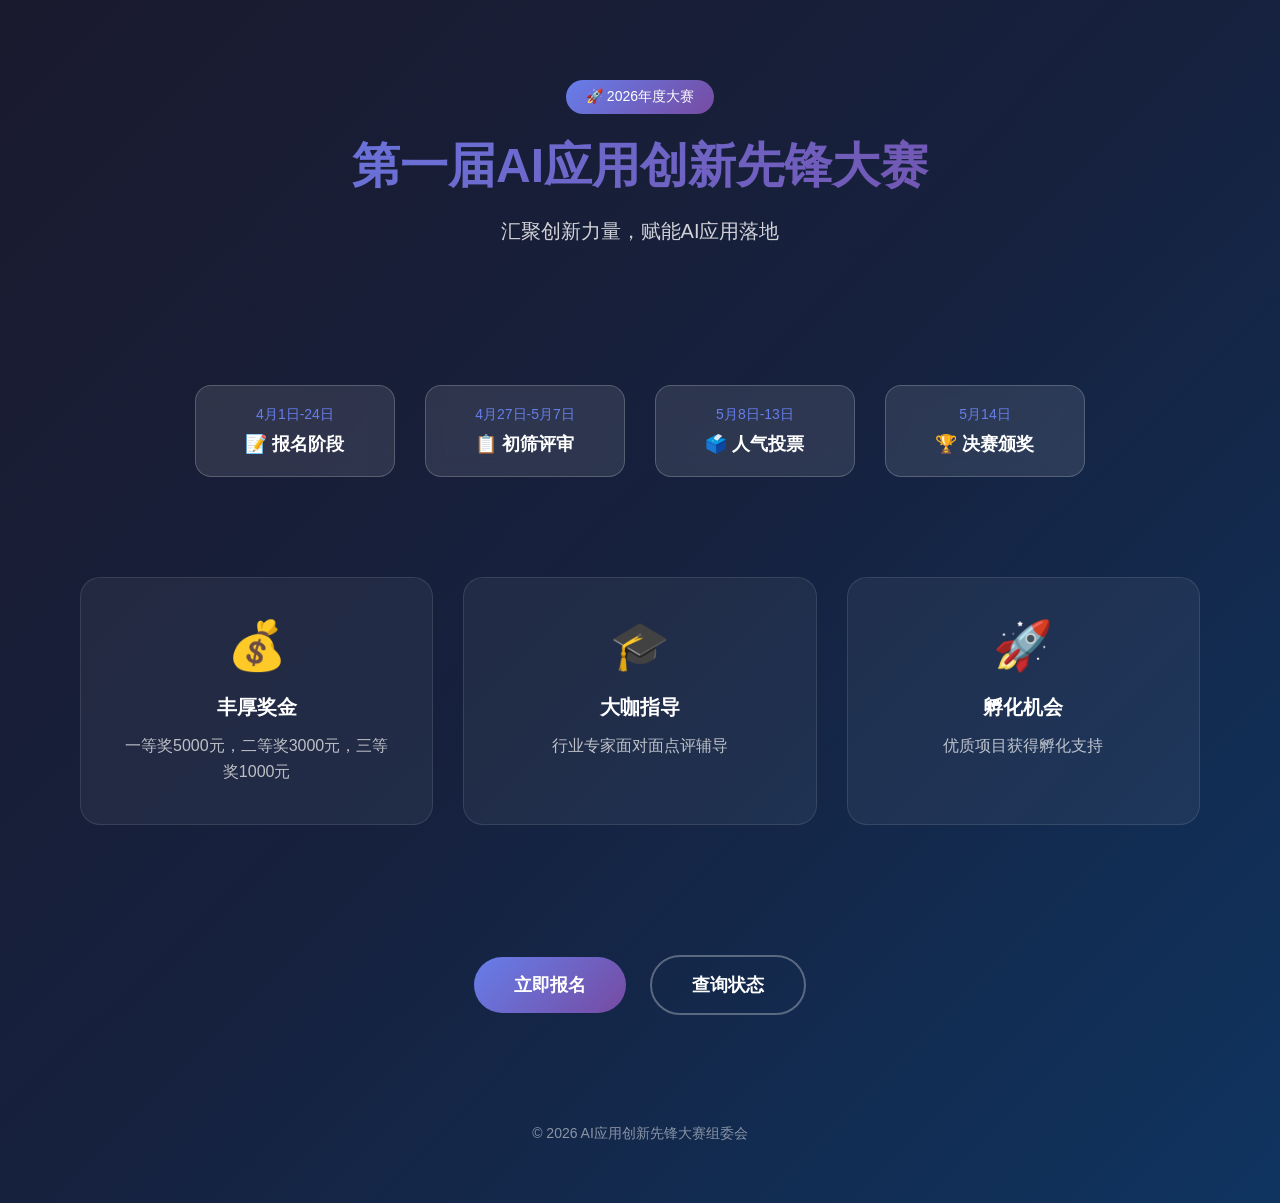
==== index.html @ e35ab9be "Add index.html" ====
<!DOCTYPE html>
<html lang="zh-CN">
<head>
    <meta charset="UTF-8">
    <meta name="viewport" content="width=device-width, initial-scale=1.0">
    <title>第一届AI应用创新先锋大赛</title>
    <style>
        * {
            margin: 0;
            padding: 0;
            box-sizing: border-box;
        }
        body {
            font-family: -apple-system, BlinkMacSystemFont, 'Segoe UI', Roboto, 'Helvetica Neue', Arial, sans-serif;
            background: linear-gradient(135deg, #1a1a2e 0%, #16213e 50%, #0f3460 100%);
            min-height: 100vh;
            color: #fff;
        }
        .container {
            max-width: 1200px;
            margin: 0 auto;
            padding: 20px;
        }
        /* Header */
        header {
            text-align: center;
            padding: 60px 20px;
        }
        .badge {
            display: inline-block;
            background: linear-gradient(135deg, #667eea 0%, #764ba2 100%);
            padding: 8px 20px;
            border-radius: 30px;
            font-size: 14px;
            margin-bottom: 20px;
        }
        h1 {
            font-size: 48px;
            font-weight: 700;
            margin-bottom: 20px;
            background: linear-gradient(135deg, #667eea 0%, #764ba2 100%);
            -webkit-background-clip: text;
            -webkit-text-fill-color: transparent;
            background-clip: text;
        }
        .subtitle {
            font-size: 20px;
            color: rgba(255,255,255,0.8);
            margin-bottom: 40px;
        }
        /* Timeline */
        .timeline {
            display: flex;
            justify-content: center;
            gap: 30px;
            flex-wrap: wrap;
            margin: 40px 0;
        }
        .timeline-item {
            background: rgba(255,255,255,0.1);
            backdrop-filter: blur(10px);
            border: 1px solid rgba(255,255,255,0.2);
            border-radius: 16px;
            padding: 20px 30px;
            text-align: center;
            min-width: 200px;
        }
        .timeline-date {
            font-size: 14px;
            color: #667eea;
            margin-bottom: 8px;
        }
        .timeline-title {
            font-size: 18px;
            font-weight: 600;
        }
        /* CTA */
        .cta-section {
            text-align: center;
            padding: 60px 20px;
        }
        .btn {
            display: inline-block;
            padding: 16px 40px;
            border-radius: 30px;
            font-size: 18px;
            font-weight: 600;
            text-decoration: none;
            margin: 10px;
            transition: transform 0.3s, box-shadow 0.3s;
        }
        .btn-primary {
            background: linear-gradient(135deg, #667eea 0%, #764ba2 100%);
            color: #fff;
        }
        .btn-secondary {
            background: transparent;
            border: 2px solid rgba(255,255,255,0.3);
            color: #fff;
        }
        .btn:hover {
            transform: translateY(-2px);
            box-shadow: 0 10px 30px rgba(102, 126, 234, 0.4);
        }
        /* Features */
        .features {
            display: grid;
            grid-template-columns: repeat(auto-fit, minmax(280px, 1fr));
            gap: 30px;
            padding: 60px 20px;
        }
        .feature-card {
            background: rgba(255,255,255,0.05);
            border: 1px solid rgba(255,255,255,0.1);
            border-radius: 20px;
            padding: 40px;
            text-align: center;
        }
        .feature-icon {
            font-size: 48px;
            margin-bottom: 20px;
        }
        .feature-title {
            font-size: 20px;
            font-weight: 600;
            margin-bottom: 12px;
        }
        .feature-desc {
            color: rgba(255,255,255,0.7);
            line-height: 1.6;
        }
        /* Footer */
        footer {
            text-align: center;
            padding: 40px;
            color: rgba(255,255,255,0.5);
            font-size: 14px;
        }
    </style>
</head>
<body>
    <div class="container">
        <header>
            <div class="badge">🚀 2026年度大赛</div>
            <h1>第一届AI应用创新先锋大赛</h1>
            <p class="subtitle">汇聚创新力量，赋能AI应用落地</p>
        </header>

        <section class="timeline">
            <div class="timeline-item">
                <div class="timeline-date">4月1日-24日</div>
                <div class="timeline-title">📝 报名阶段</div>
            </div>
            <div class="timeline-item">
                <div class="timeline-date">4月27日-5月7日</div>
                <div class="timeline-title">📋 初筛评审</div>
            </div>
            <div class="timeline-item">
                <div class="timeline-date">5月8日-13日</div>
                <div class="timeline-title">🗳️ 人气投票</div>
            </div>
            <div class="timeline-item">
                <div class="timeline-date">5月14日</div>
                <div class="timeline-title">🏆 决赛颁奖</div>
            </div>
        </section>

        <section class="features">
            <div class="feature-card">
                <div class="feature-icon">💰</div>
                <div class="feature-title">丰厚奖金</div>
                <div class="feature-desc">一等奖5000元，二等奖3000元，三等奖1000元</div>
            </div>
            <div class="feature-card">
                <div class="feature-icon">🎓</div>
                <div class="feature-title">大咖指导</div>
                <div class="feature-desc">行业专家面对面点评辅导</div>
            </div>
            <div class="feature-card">
                <div class="feature-icon">🚀</div>
                <div class="feature-title">孵化机会</div>
                <div class="feature-desc">优质项目获得孵化支持</div>
            </div>
        </section>

        <section class="cta-section">
            <a href="register.html" class="btn btn-primary">立即报名</a>
            <a href="status.html" class="btn btn-secondary">查询状态</a>
        </section>

        <footer>
            <p>© 2026 AI应用创新先锋大赛组委会</p>
        </footer>
    </div>
</body>
</html>
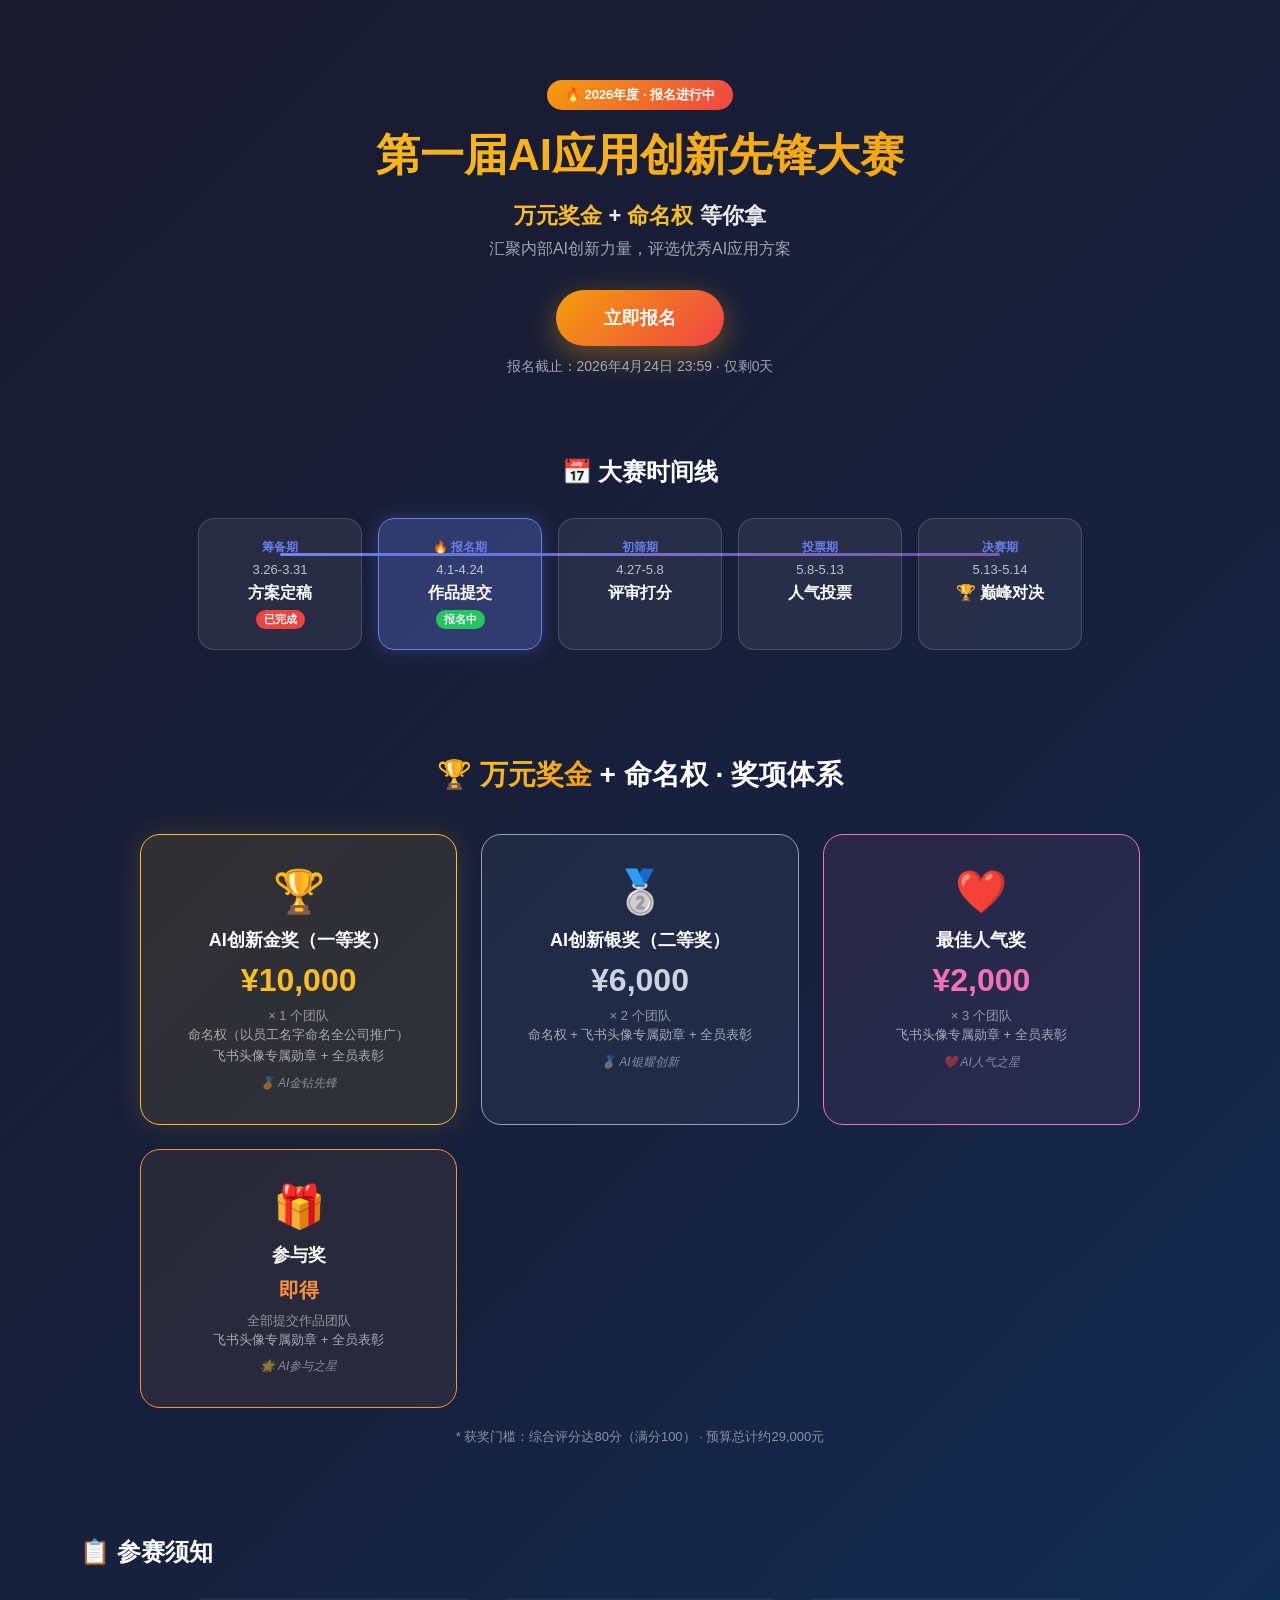
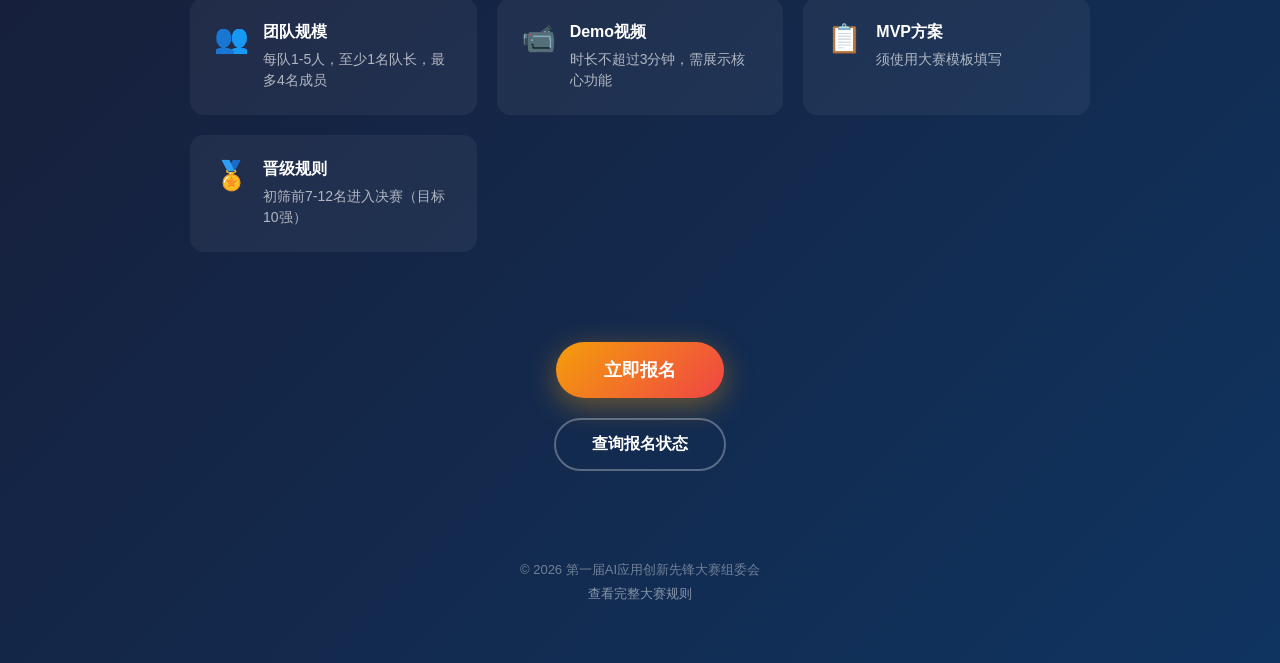
==== commit 74e19077: "feat: 更新首页奖项展示（V1.2正确金额）+ 时间轴 + 参赛须知" ====
--- a/index.html
+++ b/index.html
@@ -5,192 +5,224 @@
     <meta name="viewport" content="width=device-width, initial-scale=1.0">
     <title>第一届AI应用创新先锋大赛</title>
     <style>
-        * {
-            margin: 0;
-            padding: 0;
-            box-sizing: border-box;
-        }
+        * { margin: 0; padding: 0; box-sizing: border-box; }
         body {
             font-family: -apple-system, BlinkMacSystemFont, 'Segoe UI', Roboto, 'Helvetica Neue', Arial, sans-serif;
             background: linear-gradient(135deg, #1a1a2e 0%, #16213e 50%, #0f3460 100%);
             min-height: 100vh;
             color: #fff;
         }
-        .container {
-            max-width: 1200px;
-            margin: 0 auto;
-            padding: 20px;
-        }
+        .container { max-width: 1200px; margin: 0 auto; padding: 20px; }
+
         /* Header */
-        header {
-            text-align: center;
-            padding: 60px 20px;
-        }
-        .badge {
-            display: inline-block;
-            background: linear-gradient(135deg, #667eea 0%, #764ba2 100%);
-            padding: 8px 20px;
-            border-radius: 30px;
-            font-size: 14px;
-            margin-bottom: 20px;
-        }
-        h1 {
-            font-size: 48px;
-            font-weight: 700;
-            margin-bottom: 20px;
-            background: linear-gradient(135deg, #667eea 0%, #764ba2 100%);
-            -webkit-background-clip: text;
-            -webkit-text-fill-color: transparent;
-            background-clip: text;
-        }
-        .subtitle {
-            font-size: 20px;
-            color: rgba(255,255,255,0.8);
-            margin-bottom: 40px;
-        }
+        header { text-align: center; padding: 60px 20px 40px; }
+        .badge { display: inline-block; background: linear-gradient(135deg, #f59e0b, #ef4444); padding: 6px 18px; border-radius: 20px; font-size: 13px; font-weight: 600; margin-bottom: 16px; animation: pulse 2s infinite; }
+        @keyframes pulse { 0%,100%{opacity:1} 50%{opacity:0.7} }
+        h1 { font-size: 44px; font-weight: 800; margin-bottom: 16px; background: linear-gradient(135deg, #fbbf24, #f59e0b); -webkit-background-clip: text; -webkit-text-fill-color: transparent; background-clip: text; }
+        .slogan { font-size: 22px; color: rgba(255,255,255,0.9); margin-bottom: 8px; font-weight: 600; }
+        .slogan span { color: #fbbf24; }
+        .subtitle { font-size: 16px; color: rgba(255,255,255,0.6); margin-bottom: 30px; }
+        .cta-btn { display: inline-block; padding: 16px 48px; border-radius: 30px; font-size: 18px; font-weight: 700; text-decoration: none; background: linear-gradient(135deg, #f59e0b, #ef4444); color: #fff; box-shadow: 0 8px 30px rgba(245,158,11,0.4); transition: transform 0.3s; }
+        .cta-btn:hover { transform: translateY(-3px) scale(1.02); }
+        .countdown { font-size: 14px; color: rgba(255,255,255,0.6); margin-top: 12px; }
+
         /* Timeline */
-        .timeline {
-            display: flex;
-            justify-content: center;
-            gap: 30px;
-            flex-wrap: wrap;
-            margin: 40px 0;
-        }
-        .timeline-item {
-            background: rgba(255,255,255,0.1);
-            backdrop-filter: blur(10px);
-            border: 1px solid rgba(255,255,255,0.2);
-            border-radius: 16px;
-            padding: 20px 30px;
-            text-align: center;
-            min-width: 200px;
-        }
-        .timeline-date {
-            font-size: 14px;
-            color: #667eea;
-            margin-bottom: 8px;
-        }
-        .timeline-title {
-            font-size: 18px;
-            font-weight: 600;
-        }
+        .timeline-section { padding: 40px 20px; text-align: center; }
+        .section-title { font-size: 24px; font-weight: 700; margin-bottom: 30px; color: #fff; }
+        .timeline { display: flex; justify-content: center; gap: 0; flex-wrap: wrap; max-width: 900px; margin: 0 auto; position: relative; }
+        .timeline::before { content:''; position: absolute; top: 35px; left: 10%; right: 10%; height: 3px; background: linear-gradient(90deg, #667eea, #764ba2); border-radius: 2px; z-index: 0; }
+        .timeline-item { background: rgba(255,255,255,0.07); border: 1px solid rgba(255,255,255,0.15); border-radius: 16px; padding: 20px 24px; text-align: center; min-width: 160px; flex: 1; position: relative; z-index: 1; margin: 0 8px 16px; }
+        .timeline-item.active { background: rgba(102,126,234,0.3); border-color: #667eea; box-shadow: 0 0 20px rgba(102,126,234,0.3); }
+        .timeline-phase { font-size: 12px; color: #667eea; font-weight: 600; margin-bottom: 6px; }
+        .timeline-date { font-size: 13px; color: rgba(255,255,255,0.7); margin-bottom: 6px; }
+        .timeline-title { font-size: 16px; font-weight: 600; }
+        .timeline-tag { display: inline-block; background: #ef4444; color: #fff; font-size: 11px; padding: 2px 8px; border-radius: 10px; margin-top: 6px; font-weight: 600; }
+        .timeline-tag.active-tag { background: #22c55e; }
+
+        /* Awards */
+        .awards-section { padding: 50px 20px; }
+        .awards-title { text-align: center; font-size: 28px; font-weight: 800; margin-bottom: 40px; }
+        .awards-title span { background: linear-gradient(135deg, #fbbf24, #f59e0b); -webkit-background-clip: text; -webkit-text-fill-color: transparent; background-clip: text; }
+        .awards-grid { display: grid; grid-template-columns: repeat(auto-fit, minmax(240px, 1fr)); gap: 24px; max-width: 1000px; margin: 0 auto; }
+        .award-card { background: rgba(255,255,255,0.06); border: 1px solid rgba(255,255,255,0.12); border-radius: 20px; padding: 32px 24px; text-align: center; transition: transform 0.3s; }
+        .award-card:hover { transform: translateY(-4px); }
+        .award-card.gold { border-color: #fbbf24; background: rgba(251,191,36,0.1); box-shadow: 0 0 30px rgba(251,191,36,0.15); }
+        .award-card.silver { border-color: #94a3b8; background: rgba(148,163,184,0.08); }
+        .award-card.popularity { border-color: #f472b6; background: rgba(244,114,182,0.08); }
+        .award-card.participation { border-color: #fb923c; background: rgba(251,146,60,0.08); }
+        .award-icon { font-size: 42px; margin-bottom: 12px; }
+        .award-name { font-size: 18px; font-weight: 700; margin-bottom: 10px; }
+        .award-money { font-size: 32px; font-weight: 800; margin-bottom: 8px; }
+        .award-card.gold .award-money { color: #fbbf24; }
+        .award-card.silver .award-money { color: #cbd5e1; }
+        .award-card.popularity .award-money { color: #f472b6; }
+        .award-card.participation .award-money { color: #fb923c; font-size: 20px; }
+        .award-reward { font-size: 13px; color: rgba(255,255,255,0.6); line-height: 1.6; }
+        .award-quantity { font-size: 13px; color: rgba(255,255,255,0.5); margin-top: 6px; }
+        .award-note { font-size: 12px; color: rgba(255,255,255,0.45); margin-top: 8px; font-style: italic; }
+
+        /* Rules */
+        .rules-section { padding: 40px 20px; }
+        .rules-grid { display: grid; grid-template-columns: repeat(auto-fit, minmax(280px, 1fr)); gap: 20px; max-width: 900px; margin: 0 auto; }
+        .rule-item { background: rgba(255,255,255,0.05); border-radius: 14px; padding: 24px; display: flex; gap: 14px; align-items: flex-start; }
+        .rule-icon { font-size: 28px; flex-shrink: 0; }
+        .rule-title { font-size: 16px; font-weight: 600; margin-bottom: 6px; }
+        .rule-desc { font-size: 14px; color: rgba(255,255,255,0.65); line-height: 1.5; }
+
         /* CTA */
-        .cta-section {
-            text-align: center;
-            padding: 60px 20px;
-        }
-        .btn {
-            display: inline-block;
-            padding: 16px 40px;
-            border-radius: 30px;
-            font-size: 18px;
-            font-weight: 600;
-            text-decoration: none;
-            margin: 10px;
-            transition: transform 0.3s, box-shadow 0.3s;
-        }
-        .btn-primary {
-            background: linear-gradient(135deg, #667eea 0%, #764ba2 100%);
-            color: #fff;
-        }
-        .btn-secondary {
-            background: transparent;
-            border: 2px solid rgba(255,255,255,0.3);
-            color: #fff;
-        }
-        .btn:hover {
-            transform: translateY(-2px);
-            box-shadow: 0 10px 30px rgba(102, 126, 234, 0.4);
-        }
-        /* Features */
-        .features {
-            display: grid;
-            grid-template-columns: repeat(auto-fit, minmax(280px, 1fr));
-            gap: 30px;
-            padding: 60px 20px;
-        }
-        .feature-card {
-            background: rgba(255,255,255,0.05);
-            border: 1px solid rgba(255,255,255,0.1);
-            border-radius: 20px;
-            padding: 40px;
-            text-align: center;
-        }
-        .feature-icon {
-            font-size: 48px;
-            margin-bottom: 20px;
-        }
-        .feature-title {
-            font-size: 20px;
-            font-weight: 600;
-            margin-bottom: 12px;
-        }
-        .feature-desc {
-            color: rgba(255,255,255,0.7);
-            line-height: 1.6;
-        }
+        .cta-section { text-align: center; padding: 50px 20px; }
+        .cta-buttons { display: flex; justify-content: center; gap: 16px; flex-wrap: wrap; margin-top: 20px; }
+        .btn-secondary { display: inline-block; padding: 14px 36px; border-radius: 30px; font-size: 16px; font-weight: 600; text-decoration: none; background: transparent; border: 2px solid rgba(255,255,255,0.3); color: #fff; transition: all 0.3s; }
+        .btn-secondary:hover { border-color: #667eea; color: #667eea; }
+
         /* Footer */
-        footer {
-            text-align: center;
-            padding: 40px;
-            color: rgba(255,255,255,0.5);
-            font-size: 14px;
-        }
+        footer { text-align: center; padding: 40px 20px; color: rgba(255,255,255,0.4); font-size: 13px; }
+        footer a { color: rgba(255,255,255,0.5); text-decoration: none; }
     </style>
 </head>
 <body>
     <div class="container">
+        <!-- Header -->
         <header>
-            <div class="badge">🚀 2026年度大赛</div>
+            <div class="badge">🔥 2026年度 · 报名进行中</div>
             <h1>第一届AI应用创新先锋大赛</h1>
-            <p class="subtitle">汇聚创新力量，赋能AI应用落地</p>
+            <p class="slogan"><span>万元奖金</span> + <span>命名权</span> 等你拿</p>
+            <p class="subtitle">汇聚内部AI创新力量，评选优秀AI应用方案</p>
+            <a href="register.html" class="cta-btn">立即报名</a>
+            <p class="countdown">报名截止：2026年4月24日 23:59 · 仅剩<span id="daysLeft">--</span>天</p>
         </header>
 
-        <section class="timeline">
-            <div class="timeline-item">
-                <div class="timeline-date">4月1日-24日</div>
-                <div class="timeline-title">📝 报名阶段</div>
-            </div>
-            <div class="timeline-item">
-                <div class="timeline-date">4月27日-5月7日</div>
-                <div class="timeline-title">📋 初筛评审</div>
-            </div>
-            <div class="timeline-item">
-                <div class="timeline-date">5月8日-13日</div>
-                <div class="timeline-title">🗳️ 人气投票</div>
-            </div>
-            <div class="timeline-item">
-                <div class="timeline-date">5月14日</div>
-                <div class="timeline-title">🏆 决赛颁奖</div>
-            </div>
-        </section>
-
-        <section class="features">
-            <div class="feature-card">
-                <div class="feature-icon">💰</div>
-                <div class="feature-title">丰厚奖金</div>
-                <div class="feature-desc">一等奖5000元，二等奖3000元，三等奖1000元</div>
-            </div>
-            <div class="feature-card">
-                <div class="feature-icon">🎓</div>
-                <div class="feature-title">大咖指导</div>
-                <div class="feature-desc">行业专家面对面点评辅导</div>
-            </div>
-            <div class="feature-card">
-                <div class="feature-icon">🚀</div>
-                <div class="feature-title">孵化机会</div>
-                <div class="feature-desc">优质项目获得孵化支持</div>
-            </div>
-        </section>
-
+        <!-- Timeline -->
+        <section class="timeline-section">
+            <h2 class="section-title">📅 大赛时间线</h2>
+            <div class="timeline">
+                <div class="timeline-item">
+                    <div class="timeline-phase">筹备期</div>
+                    <div class="timeline-date">3.26-3.31</div>
+                    <div class="timeline-title">方案定稿</div>
+                    <div class="timeline-tag">已完成</div>
+                </div>
+                <div class="timeline-item active">
+                    <div class="timeline-phase">🔥 报名期</div>
+                    <div class="timeline-date">4.1-4.24</div>
+                    <div class="timeline-title">作品提交</div>
+                    <div class="timeline-tag active-tag">报名中</div>
+                </div>
+                <div class="timeline-item">
+                    <div class="timeline-phase">初筛期</div>
+                    <div class="timeline-date">4.27-5.8</div>
+                    <div class="timeline-title">评审打分</div>
+                </div>
+                <div class="timeline-item">
+                    <div class="timeline-phase">投票期</div>
+                    <div class="timeline-date">5.8-5.13</div>
+                    <div class="timeline-title">人气投票</div>
+                </div>
+                <div class="timeline-item">
+                    <div class="timeline-phase">决赛期</div>
+                    <div class="timeline-date">5.13-5.14</div>
+                    <div class="timeline-title">🏆 巅峰对决</div>
+                </div>
+            </div>
+        </section>
+
+        <!-- Awards -->
+        <section class="awards-section">
+            <h2 class="awards-title">🏆 <span>万元奖金</span> + 命名权 · 奖项体系</h2>
+            <div class="awards-grid">
+                <div class="award-card gold">
+                    <div class="award-icon">🏆</div>
+                    <div class="award-name">AI创新金奖（一等奖）</div>
+                    <div class="award-money">¥10,000</div>
+                    <div class="award-quantity">× 1 个团队</div>
+                    <div class="award-reward">命名权（以员工名字命名全公司推广）<br>飞书头像专属勋章 + 全员表彰</div>
+                    <div class="award-note">🏅 AI金钻先锋</div>
+                </div>
+                <div class="award-card silver">
+                    <div class="award-icon">🥈</div>
+                    <div class="award-name">AI创新银奖（二等奖）</div>
+                    <div class="award-money">¥6,000</div>
+                    <div class="award-quantity">× 2 个团队</div>
+                    <div class="award-reward">命名权 + 飞书头像专属勋章 + 全员表彰</div>
+                    <div class="award-note">🥈 AI银耀创新</div>
+                </div>
+                <div class="award-card popularity">
+                    <div class="award-icon">❤️</div>
+                    <div class="award-name">最佳人气奖</div>
+                    <div class="award-money">¥2,000</div>
+                    <div class="award-quantity">× 3 个团队</div>
+                    <div class="award-reward">飞书头像专属勋章 + 全员表彰</div>
+                    <div class="award-note">❤️ AI人气之星</div>
+                </div>
+                <div class="award-card participation">
+                    <div class="award-icon">🎁</div>
+                    <div class="award-name">参与奖</div>
+                    <div class="award-money">即得</div>
+                    <div class="award-quantity">全部提交作品团队</div>
+                    <div class="award-reward">飞书头像专属勋章 + 全员表彰</div>
+                    <div class="award-note">🌟 AI参与之星</div>
+                </div>
+            </div>
+            <p style="text-align:center; margin-top: 20px; font-size: 13px; color: rgba(255,255,255,0.5);">
+                * 获奖门槛：综合评分达80分（满分100） · 预算总计约29,000元
+            </p>
+        </section>
+
+        <!-- Rules -->
+        <section class="rules-section">
+            <h2 class="section-title">📋 参赛须知</h2>
+            <div class="rules-grid">
+                <div class="rule-item">
+                    <div class="rule-icon">👥</div>
+                    <div>
+                        <div class="rule-title">团队规模</div>
+                        <div class="rule-desc">每队1-5人，至少1名队长，最多4名成员</div>
+                    </div>
+                </div>
+                <div class="rule-item">
+                    <div class="rule-icon">📹</div>
+                    <div>
+                        <div class="rule-title">Demo视频</div>
+                        <div class="rule-desc">时长不超过3分钟，需展示核心功能</div>
+                    </div>
+                </div>
+                <div class="rule-item">
+                    <div class="rule-icon">📋</div>
+                    <div>
+                        <div class="rule-title">MVP方案</div>
+                        <div class="rule-desc">须使用大赛模板填写</div>
+                    </div>
+                </div>
+                <div class="rule-item">
+                    <div class="rule-icon">🏅</div>
+                    <div>
+                        <div class="rule-title">晋级规则</div>
+                        <div class="rule-desc">初筛前7-12名进入决赛（目标10强）</div>
+                    </div>
+                </div>
+            </div>
+        </section>
+
+        <!-- CTA -->
         <section class="cta-section">
-            <a href="register.html" class="btn btn-primary">立即报名</a>
-            <a href="status.html" class="btn btn-secondary">查询状态</a>
+            <a href="register.html" class="cta-btn">立即报名</a>
+            <div class="cta-buttons">
+                <a href="status.html" class="btn-secondary">查询报名状态</a>
+            </div>
         </section>
 
         <footer>
-            <p>© 2026 AI应用创新先锋大赛组委会</p>
+            <p>© 2026 第一届AI应用创新先锋大赛组委会</p>
+            <p style="margin-top:6px;"><a href="https://www.feishu.cn/docx/KZYNdGGPnoaiNfxXM1ycy3xan6g">查看完整大赛规则</a></p>
         </footer>
     </div>
+
+    <script>
+        // 倒计时
+        const end = new Date('2026-04-24T23:59:59+08:00');
+        const now = new Date();
+        const diff = Math.ceil((end - now) / (1000 * 60 * 60 * 24));
+        document.getElementById('daysLeft').textContent = Math.max(0, diff);
+    </script>
 </body>
 </html>
